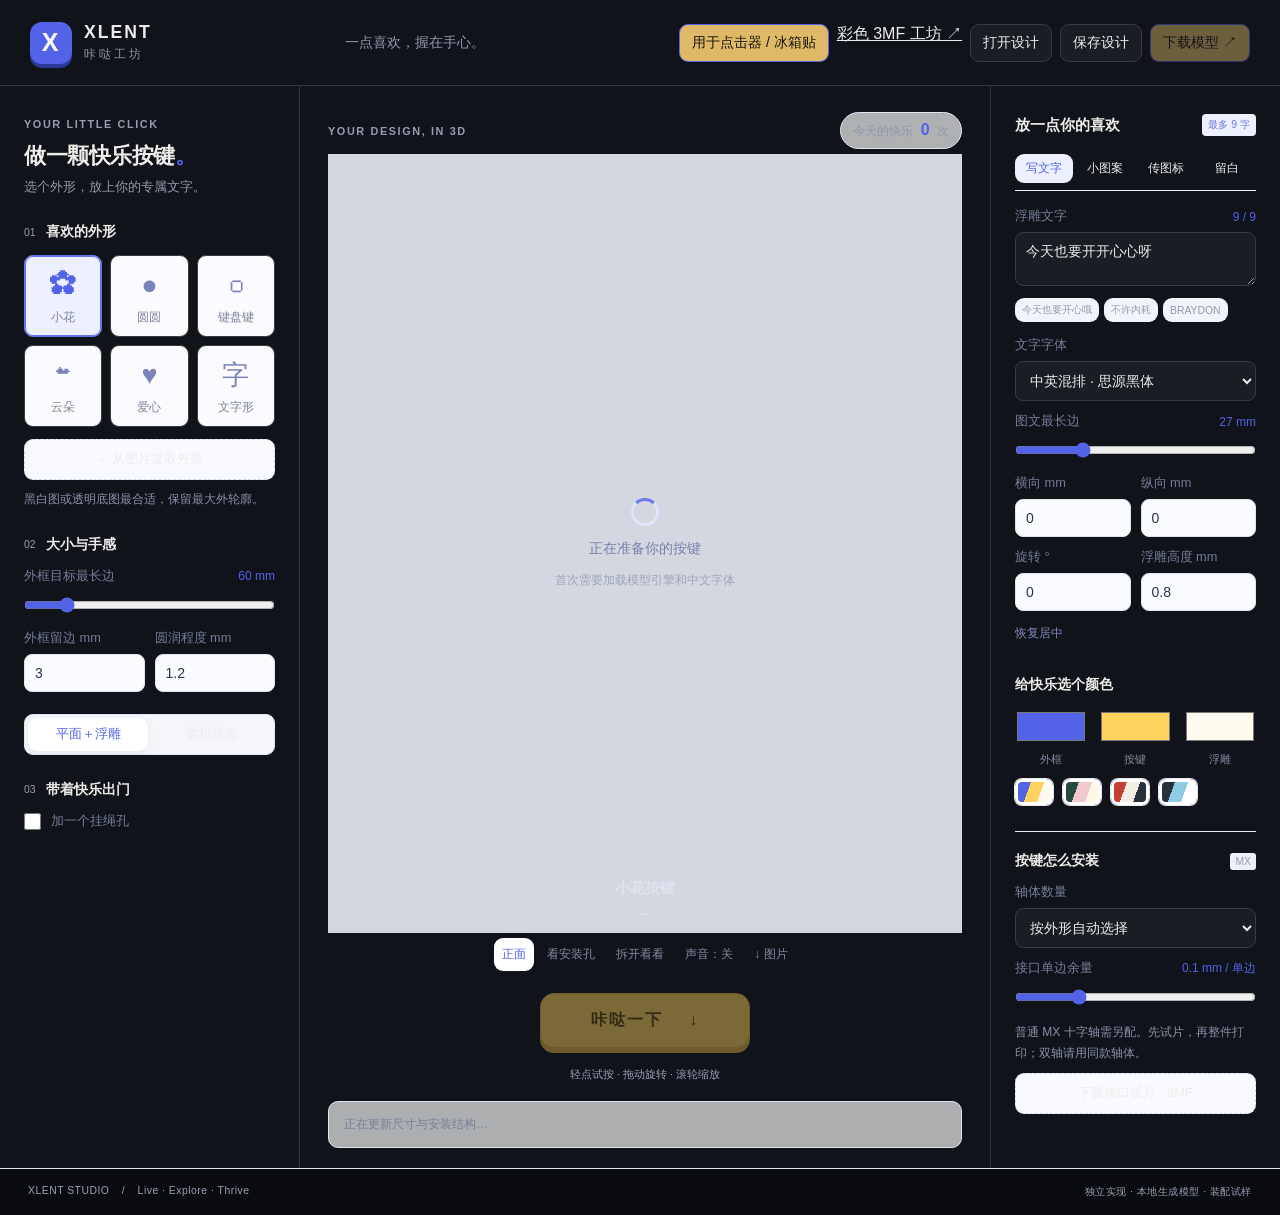
==== classic.html @ 497e38b6 "Update 咔哒工坊：点击器 + 冰箱贴整合版" ====
<!doctype html><html lang="zh-CN"><head><meta charset="utf-8"><meta name="viewport" content="width=device-width,initial-scale=1"><title>XLENT · 咔哒工坊</title><meta name="description" content="把喜欢的文字与图案做成解压按键，支持最多九个字，下载可编辑源码与 3D 打印模型。"><link rel="icon" href="data:image/svg+xml,%3Csvg xmlns='http://www.w3.org/2000/svg' viewBox='0 0 32 32'%3E%3Crect x='3' y='6' width='26' height='23' rx='8' fill='%235263e8'/%3E%3Crect x='6' y='2' width='20' height='21' rx='7' fill='%23ffd25e'/%3E%3C/svg%3E"><link rel="stylesheet" href="./style.css?v=holiday2"><style>body{background:#090b0f;color:#edece8}header,.left,.right,.stage,section,dialog{background:#101319;color:#edece8;border-color:#34333a}input,select,textarea,button{background:#191d24;color:#edece8;border-color:#393942}.primary{background:#dfb968;color:#19140c}a{color:#dfb968}.viewer{background:#121923}@media(max-width:1000px){header nav{flex-wrap:wrap}}</style></head><body><header><a class="brand" href="./"><span class="logo">X</span><span>XLENT <small>咔哒工坊</small></span></a><span class="header-tag">一点喜欢，握在手心。</span><nav><button class="primary" id="transfer-art">用于点击器 / 冰箱贴</button><a href="./index.html" style="color:inherit">彩色 3MF 工坊 ↗</a><button id="openDesign">打开设计</button><button id="saveDesign">保存设计</button><button class="primary" id="exportTop" disabled>下载模型 ↗</button></nav></header>
<main><aside class="left"><div class="intro"><span class="eyebrow">YOUR LITTLE CLICK</span><h1>做一颗快乐按键<span>。</span></h1><p>选个外形，放上你的专属文字。</p></div><section><h2><span>01</span> 喜欢的外形</h2><div class="shape-grid" id="shapes"><button data-shape="flower">✿<small>小花</small></button><button data-shape="round">●<small>圆圆</small></button><button data-shape="square">▢<small>键盘键</small></button><button data-shape="cloud">☁<small>云朵</small></button><button data-shape="heart">♥<small>爱心</small></button><button data-shape="text">字<small>文字形</small></button></div><div id="shapeTextPanel" hidden><label>文字形按键 <span id="shapeCount">0 / 9</span><input id="shapeText" type="text" placeholder="最多 9 个字" autocomplete="off"></label><label>排版<select id="rows"><option value="1">一行</option><option value="2">两行</option><option value="3">三行</option></select></label><p class="hint">文字会带有连接底衬，做成一整颗键帽。长文字建议分行。</p></div><button id="uploadShape" class="upload-btn">＋ 从图片提取外形</button><p class="hint">黑白图或透明底图最合适，保留最大外轮廓。</p></section>
<section><h2><span>02</span> 大小与手感</h2><label>外框目标最长边 <output id="sizeValue"></output><input id="size" type="range" min="28" max="240" step="1"></label><div class="row"><label>外框留边 mm<input id="rim" type="number" min="2" max="7" step="0.2"></label><label>圆润程度 mm<input id="round" type="number" min="0" max="4" step="0.2"></label></div><div class="segmented"><button data-surface="flat">平面＋浮雕</button><button data-surface="puffy">柔和鼓面</button></div><div id="puffyPanel" hidden><label>鼓起高度 <output id="puffValue"></output><input id="puff" type="range" min="1" max="8" step="0.5"></label><button id="uploadDepth" class="upload-btn">导入灰度深度图</button><button id="clearDepth" class="text-btn" hidden>恢复自动鼓面</button><p class="hint">深度图白色高、黑色低；图片会铺满键帽范围。</p></div></section>
<section><h2><span>03</span> 带着快乐出门</h2><label class="check"><input id="hanging" type="checkbox"> 加一个挂绳孔</label><div id="hangerPanel" class="row" hidden><label>位置<select id="side"><option value="right">右侧</option><option value="left">左侧</option></select></label><label>孔径 mm<input id="hole" type="number" min="3" max="8" step="0.5"></label></div></section></aside>
<section class="stage"><div class="stage-head"><span class="eyebrow">YOUR DESIGN, IN 3D</span><div class="counter">今天的快乐 <strong id="count">0</strong> 次</div></div><div class="viewer" id="viewer"><canvas id="canvas" aria-label="解压按键 3D 预览，可拖动旋转"></canvas><div class="loading" id="loading"><span class="spinner"></span><strong>正在准备你的按键</strong><small>首次需要加载模型引擎和中文字体</small></div><div id="fallback" hidden></div><div class="preview-label"><span id="modelLabel">小花按键</span><span id="dimensions">—</span></div></div><div class="view-tools"><button id="front" class="active">正面</button><button id="under">看安装孔</button><button id="explode">拆开看看</button><button id="sound">声音：关</button><button id="saveImage" title="保存预览图片" aria-label="保存预览图片">↓ 图片</button></div><div class="press-area"><button id="press" class="press-button" disabled>咔哒一下 <span>↓</span></button><p>轻点试按 · 拖动旋转 · 滚轮缩放</p></div><div id="modelStatus" class="model-status" role="status">正在计算模型…</div><button id="autoFit" class="upload-btn" hidden>尝试放大到可安装尺寸</button></section>
<aside class="right"><section><div class="section-heading"><h2>放一点你的喜欢</h2><span class="nine-badge">最多 9 字</span></div><div class="content-tabs"><button data-content="text">写文字</button><button data-content="motif">小图案</button><button data-content="image">传图标</button><button data-content="none">留白</button></div><div id="textPanel"><label>浮雕文字 <span id="textCount">0 / 9</span><textarea id="text" rows="2" placeholder="写下最多 9 个字"></textarea></label><div class="phrases"><button data-text="今天也要开心哦">今天也要开心哦</button><button data-text="不许内耗">不许内耗</button><button data-text="BRAYDON">BRAYDON</button></div></div><div id="motifPanel" class="motif-grid" hidden><button data-motif="heart">♥ 爱心</button><button data-motif="star">★ 星星</button><button data-motif="puck">球杆＋冰球</button><button data-motif="circle">● 圆点</button></div><div id="iconPanel" hidden><button id="uploadIcon" class="upload-btn">＋ 上传 PNG / JPG / WebP</button><p class="hint">在本机转为单色浮雕，不上传图片，不调用 AI。</p></div><p id="surfaceNote" class="hint" hidden></p><label>文字字体<select id="font"><option value="noto">中英混排 · 思源黑体</option><option value="bold">英文数字 · 粗黑体</option><option value="chewy">可爱泡泡 · Chewy（英文）</option><option value="christmas">圣诞童趣 · Mountains of Christmas（英文）</option><option value="creepster">万圣节 · Creepster（英文）</option><option value="pacifico">圣诞 / 情人节 · Pacifico（英文花体）</option><option value="zhimang">节日手写 · 志莽行书（中英）</option><option value="mashan">可爱毛笔 · 马善政（中英）</option></select></label><div id="reliefControls"><label>图文最长边 <output id="artSizeValue"></output><input id="artSize" type="range" min="4" max="90" step="1"></label><div class="row"><label>横向 mm<input id="artX" type="number" min="-120" max="120" step="1"></label><label>纵向 mm<input id="artY" type="number" min="-120" max="120" step="1"></label></div><div class="row"><label>旋转 °<input id="artRotation" type="number" min="-180" max="180" step="5"></label><label>浮雕高度 mm<input id="reliefHeight" type="number" min="0.4" max="2" step="0.2"></label></div><button id="centerArt" class="text-btn">恢复居中</button></div></section>
<section><h2>给快乐选个颜色</h2><div class="colors"><label><input id="baseColor" type="color"><span>外框</span></label><label><input id="capColor" type="color"><span>按键</span></label><label><input id="reliefColor" type="color"><span>浮雕</span></label></div><div class="palettes"><button data-colors="#5263e8,#ffd25e,#fffaf0" style="--a:#5263e8;--b:#ffd25e;--c:#fffaf0" aria-label="蓝黄配色"></button><button data-colors="#264b3e,#f4c7cf,#fff8e4" style="--a:#264b3e;--b:#f4c7cf;--c:#fff8e4" aria-label="绿粉配色"></button><button data-colors="#c74035,#f2eee4,#27313c" style="--a:#c74035;--b:#f2eee4;--c:#27313c" aria-label="红白配色"></button><button data-colors="#27313c,#8dcce4,#ffffff" style="--a:#27313c;--b:#8dcce4;--c:#ffffff" aria-label="黑蓝配色"></button></div></section>
<section class="assembly"><h2>按键怎么安装 <span>MX</span></h2><label>轴体数量<select id="switches"><option value="auto">按外形自动选择</option><option value="1">1 个轴体</option><option value="2">2 个轴体</option></select></label><label>接口单边余量 <output id="toleranceValue"></output><input id="tolerance" type="range" min="0" max="0.4" step="0.05"></label><p class="hint">普通 MX 十字轴需另配。先试片，再整件打印；双轴请用同款轴体。</p><button id="coupon" class="upload-btn">下载接口试片 · 3MF</button></section></aside></main>
<footer><span>XLENT STUDIO <i>/</i> Live · Explore · Thrive</span><span>独立实现 · 本地生成模型 · 装配试样</span></footer>
<dialog id="exportDialog"><div class="dialog-top"><div><span class="eyebrow">MAKE IT REAL</span><h2>让快乐落到手心</h2></div><button id="closeExport" class="close" aria-label="关闭">×</button></div><p id="exportInfo"></p><button id="download3mf" class="download primary"><strong>下载 3MF 模型</strong><small>底座与键帽分开，浮雕保留位置和颜色</small></button><button id="downloadSTL" class="download"><strong>下载分件 STL · ZIP</strong><small>底座、键帽、浮雕分别导出</small></button><div class="note"><strong>打印前请先看这里</strong><p>这是通用模型，不含 Bambu 打印机或支撑预设。底座内部空腔和键帽背面凹槽需要自行选择打印方向与支撑，并检查十字盲孔能否清理。</p><p>模型包含 MX 方孔与十字接口，但尚未验证实物装配、回弹或双轴同步。先用接口试片测试松紧，再打印完整作品。</p></div></dialog>
<dialog id="imageDialog"><div class="dialog-top"><h2 id="imageTitle">从图片提取图案</h2><button id="closeImage" class="close" aria-label="关闭">×</button></div><div class="image-previews"><img id="originalImage" alt="上传的原图"><canvas id="thresholdPreview" width="160" height="160" aria-label="识别后的黑白图"></canvas></div><label>识别阈值 <output id="thresholdValue">180</output><input id="threshold" type="range" min="20" max="245" value="180"></label><label class="check"><input id="invert" type="checkbox"> 反转黑白</label><p class="hint">深色区域会成为实体。图片仅在你的浏览器中处理；照片需先手动调到清晰轮廓。</p><button id="applyImage" class="primary">使用这个图案</button></dialog><input id="fileImage" type="file" accept="image/png,image/jpeg,image/webp" hidden><input id="fileDesign" type="file" accept=".json" hidden><div id="downloadReady" class="download-ready" hidden role="status"><strong>文件已生成</strong><a id="saveFile" download>点击保存文件</a><small>没有自动下载？点击上方链接；手机也可长按链接保存。</small><button id="dismissDownload" type="button">收起</button></div><div id="toast" role="status" hidden></div><script type="module" src="./app.js?v=holiday2"></script></body></html>
---- style.css ----
*{box-sizing:border-box}html{font-size:16px}body{margin:0;background:#f7f8fc;color:#222a43;font-family:Inter,-apple-system,BlinkMacSystemFont,'Segoe UI','PingFang SC','Microsoft YaHei',sans-serif}button,input,select,textarea{font:inherit}button{border:1px solid #e0e3ee;background:#fff;color:inherit;border-radius:9px;padding:9px 12px;cursor:pointer;font-size:.875rem;transition:background .15s,transform .15s}button:hover{background:#f0f1fd}button:active{transform:translateY(1px)}button:disabled{opacity:.45;cursor:wait}button:focus-visible,input:focus-visible,select:focus-visible,textarea:focus-visible{outline:3px solid #8a94f0;outline-offset:3px}[hidden]{display:none!important}header{height:86px;display:flex;align-items:center;justify-content:space-between;padding:0 30px;gap:20px;background:#fff;border-bottom:1px solid #e6e8f0}.brand{display:flex;align-items:center;gap:12px;text-decoration:none;color:inherit;font-size:1.1rem;font-weight:750;letter-spacing:2px}.logo{display:grid;place-content:center;width:42px;height:42px;background:#5263e8;color:#fff;border-radius:12px;box-shadow:0 4px 0 #293995;font-size:25px}.brand small{font-size:.75rem;display:block;letter-spacing:3px;font-weight:500;margin-top:3px;color:#9096aa}.header-tag{font-size:.875rem;color:#9198ac}nav{display:flex;gap:8px}.primary{background:#5263e8;color:#fff;border-color:#5263e8}.primary:hover{background:#3f50cf}main{display:grid;grid-template-columns:300px minmax(360px,1fr) 290px;max-width:1800px;margin:auto;min-height:calc(100vh - 133px)}aside{padding:28px 24px;background:#fff}.left{border-right:1px solid #e6e8f0}.right{border-left:1px solid #e6e8f0}.intro{margin-bottom:27px}.eyebrow{font-size:.68rem;font-weight:650;letter-spacing:1.6px;color:#979db0}h1{font-size:1.35rem;margin:9px 0;letter-spacing:-.5px}h1 span{color:#5263e8}.intro p{font-size:.8rem;color:#9399aa;margin:0}aside section{margin-bottom:26px}h2{font-size:.875rem;margin:0 0 14px;display:flex;align-items:center;gap:10px}h2>span{font-size:.65rem;color:#969bb0;font-weight:500}.shape-grid{display:grid;grid-template-columns:repeat(3,1fr);gap:8px;margin-bottom:12px}.shape-grid button{font-size:1.7rem;padding:10px 6px;color:#7b84ba;background:#fafaff;line-height:1.4}.shape-grid small{display:block;font-size:.75rem;color:#7d849a;margin-top:5px}button.selected,.shape-grid button.selected{background:#edf0ff;border-color:#6474eb;color:#5263e8;box-shadow:inset 0 0 0 1px #6474eb}.upload-btn{width:100%;background:#f9faff;border:1px dashed #d3d8ef;font-size:.8rem;padding:11px}.hint{font-size:.75rem;color:#8a91a8;line-height:1.75;margin:9px 0}label{display:flex;flex-wrap:wrap;gap:7px;align-items:center;font-size:.8rem;color:#747d98;margin-bottom:12px}label>span,label>output{margin-left:auto;font-size:.75rem;color:#5263e8}input[type=text],input[type=number],select,textarea{width:100%;border:1px solid #e0e4ee;border-radius:8px;background:#fafbfe;color:#29334e;padding:10px;font-size:.875rem;min-width:0}textarea{resize:vertical}input[type=range]{width:100%;accent-color:#5263e8;margin:4px 0;cursor:pointer;height:18px}input[type=checkbox]{accent-color:#5263e8;width:17px;height:17px;margin:0}.row{display:flex;gap:10px}.row label{flex:1;min-width:0}.segmented{display:flex;border:1px solid #e4e7f3;border-radius:9px;padding:3px;gap:3px;background:#f5f6fc;margin:10px 0}.segmented button{flex:1;background:none;border:0;padding:8px 4px;font-size:.8rem}.segmented button.selected{background:white;color:#5263e8;box-shadow:0 2px 7px #2f418815}.check{display:flex;gap:10px;align-items:center;cursor:pointer}.stage{display:flex;flex-direction:column;padding:26px 28px 20px;background:radial-gradient(ellipse at 50% 25%,#fbfcff 10%,#eef1fb 90%);min-width:0}.stage-head{display:flex;align-items:center;justify-content:space-between;gap:10px}.counter{font-size:.75rem;color:#9097ad;background:#ffffffaa;border:1px solid #e1e5f2;padding:8px 12px;border-radius:30px}.counter strong{font-size:1rem;color:#5263e8;margin:0 4px}.viewer{position:relative;min-height:420px;flex:1;margin:5px 0}#canvas{display:block;position:absolute;inset:0;width:100%;height:100%;touch-action:none}.preview-label{position:absolute;bottom:14px;left:50%;transform:translateX(-50%);display:flex;flex-direction:column;gap:8px;text-align:center;pointer-events:none;white-space:nowrap}#modelLabel{font-size:.95rem;font-weight:600;color:#657090}#dimensions{font-size:.7rem;letter-spacing:.5px;color:#98a0b7}.view-tools{display:flex;justify-content:center;gap:5px;flex-wrap:wrap}.view-tools button{border:0;background:transparent;color:#8189a0;font-size:.75rem;padding:8px}.view-tools button.active{background:#fff;box-shadow:0 2px 7px #3745750a;color:#5263e8}.press-area{text-align:center;padding:22px 0 8px}.press-button{width:210px;max-width:90%;background:#ffd25e;color:#614814;border:1px solid #dfb243;box-shadow:0 5px 0 #deb442;border-radius:14px;padding:16px;font-size:1rem;font-weight:650;letter-spacing:2px}.press-button:hover{background:#ffdc7b}.press-button:active{transform:translateY(4px);box-shadow:0 1px 0 #deb442}.press-button span{margin-left:20px}.press-area p{font-size:.7rem;color:#9aa0b7;margin-top:19px}.model-status{background:#ffffffa8;border:1px solid #e0e5f0;padding:12px 15px;border-radius:10px;font-size:.75rem;line-height:1.75;color:#768099}.model-status.error{background:#fff0e9;color:#a36139;border-color:#f2d5c4}.section-heading{display:flex;align-items:center;justify-content:space-between;margin-bottom:18px;gap:5px}.section-heading h2{margin:0;font-size:.95rem}.nine-badge{font-size:.65rem;background:#edf0ff;color:#6978d9;border-radius:4px;padding:4px 6px;white-space:nowrap}.content-tabs{display:flex;gap:3px;border-bottom:1px solid #eceef5;margin-bottom:17px;padding-bottom:7px}.content-tabs button{border:0;background:none;font-size:.75rem;padding:6px 8px;flex:1;white-space:nowrap}.content-tabs button.selected{background:#edf0ff;box-shadow:none}.phrases{display:flex;gap:5px;flex-wrap:wrap;margin-bottom:15px}.phrases button{font-size:.65rem;padding:5px 7px;border:0;background:#f2f4fa;color:#9299b0}.motif-grid{display:grid;grid-template-columns:1fr 1fr;gap:8px;margin-bottom:12px}.motif-grid button{font-size:.8rem;padding:10px 4px}.text-btn{border:0;background:none;color:#7e88ba;font-size:.75rem;padding:2px 0 8px}.colors{display:flex;gap:12px}.colors label{flex:1;display:flex;flex-direction:column;gap:7px}.colors input{height:37px;width:100%;padding:0;border:0;background:none;cursor:pointer}.colors label span{margin:0;font-size:.7rem;color:#858da4}.palettes{display:flex;gap:10px}.palettes button{height:26px;width:38px;border:3px solid white;box-shadow:0 0 0 1px #e5e7f1;background:linear-gradient(110deg,var(--a) 33%,var(--b) 33%,var(--b) 67%,var(--c) 67%);border-radius:7px;padding:0}.assembly{border-top:1px solid #e6e9f2;padding-top:20px}.assembly h2 span{margin-left:auto;background:#eef0f8;border-radius:3px;padding:3px 5px}footer{display:flex;justify-content:space-between;padding:16px 28px;border-top:1px solid #e2e5ef;font-size:.65rem;letter-spacing:.5px;color:#9ba1b3}footer i{font-style:normal;padding:0 9px}.loading{position:absolute;inset:0;display:flex;align-items:center;justify-content:center;flex-direction:column;gap:14px;background:#f3f5fddd;z-index:2}.loading strong{font-size:.875rem;font-weight:500;color:#7783ad}.loading small{font-size:.75rem;color:#9da5bc}.spinner{width:28px;height:28px;border:3px solid #e0e5fb;border-top-color:#6979ee;border-radius:50%;animation:spin 1s infinite linear}@keyframes spin{to{transform:rotate(360deg)}}dialog{width:calc(100% - 32px);max-width:520px;padding:28px;border:1px solid #e1e5f2;border-radius:18px;color:#29344d;box-shadow:0 24px 90px #25347125}dialog::backdrop{background:#18224155;backdrop-filter:blur(4px)}.dialog-top{display:flex;justify-content:space-between;align-items:center;margin-bottom:15px}.dialog-top h2{font-size:1.3rem;margin:8px 0}.close{font-size:1.4rem;padding:2px 10px}.download{display:block;width:100%;padding:16px;text-align:left;margin:12px 0}.download strong{display:block;font-size:1rem}.download small{display:block;margin-top:6px;opacity:.7;font-size:.75rem}.note{background:#f5f6fc;padding:15px;border-radius:9px;margin-top:18px;font-size:.8rem;line-height:1.8}.note p{font-size:.75rem;color:#8590a7}#exportInfo{font-size:.875rem;color:#8691aa}.image-previews{display:flex;gap:12px;margin-bottom:18px}.image-previews img,.image-previews canvas{width:calc(50% - 6px);height:170px;object-fit:contain;border:1px solid #e1e5f2;border-radius:8px;background:#fff}#toast{position:fixed;bottom:28px;left:50%;transform:translateX(-50%);background:#252f4e;color:#fff;padding:13px 22px;border-radius:10px;font-size:.875rem;z-index:9;max-width:90%;box-shadow:0 5px 30px #14234d30}#fallback{position:absolute;inset:30px 15px;display:flex;align-items:center;justify-content:center}#fallback svg{width:80%;height:80%}
@media(min-width:1450px){main{grid-template-columns:320px minmax(360px,1fr) 310px}.viewer{min-height:540px}aside{padding:30px}.stage{padding:30px 40px}}@media(max-width:1100px){main{grid-template-columns:280px minmax(320px,1fr)}.right{grid-column:1/-1;display:grid;grid-template-columns:1fr 1fr 1fr;gap:24px;border-top:1px solid #e4e7f1}.assembly{border:0;padding:0}.header-tag{display:none}.stage{padding:22px 18px}.stage-head{flex-wrap:wrap}}@media(max-width:650px){header{height:auto;min-height:80px;flex-wrap:wrap;padding:15px;gap:14px}nav{gap:5px;margin-left:auto}nav button{font-size:.75rem;padding:8px}.brand{font-size:.9rem}.logo{width:35px;height:35px}main{display:flex;flex-direction:column}.stage{order:0;min-height:590px;padding:18px}.viewer{min-height:330px}.left{order:1;border-top:1px solid #e4e7f1;display:grid;grid-template-columns:1fr 1fr;gap:20px;padding:23px}.intro{grid-column:1/-1;margin:0}.left section{margin:0}.left section:last-child{grid-column:1/-1}.right{order:2;display:flex;flex-direction:column;padding:23px;gap:8px}.shape-grid{gap:5px}.shape-grid button{padding:6px 3px;font-size:1.4rem}.shape-grid small{font-size:.65rem}.row{gap:6px}label{font-size:.75rem}.segmented{flex-direction:column}footer{flex-direction:column;gap:8px}.view-tools{gap:2px}.press-area{padding:16px 0 4px}.viewer .preview-label{bottom:4px}}

.theme-title{grid-column:1/-1;text-align:left;font-size:12px;font-weight:700;color:#72768c;margin-top:10px}.motif-grid button{display:flex;align-items:center;gap:7px;font-size:12px}.motif-grid svg{width:28px;height:30px;flex-shrink:0}.download-ready{padding:16px;background:#edf5e9;border:1px solid #a7c89a;border-radius:12px;margin:12px 0;display:grid;gap:10px;overflow-wrap:anywhere}.download-ready[hidden]{display:none}.download-ready a{color:#204823;font-weight:700;text-decoration:underline;padding:12px;background:white;border-radius:8px}.download-ready.floating{position:fixed;bottom:20px;right:20px;max-width:min(420px,calc(100vw - 40px));z-index:1000;box-shadow:0 5px 40px #0003}.download-ready small{line-height:1.5}
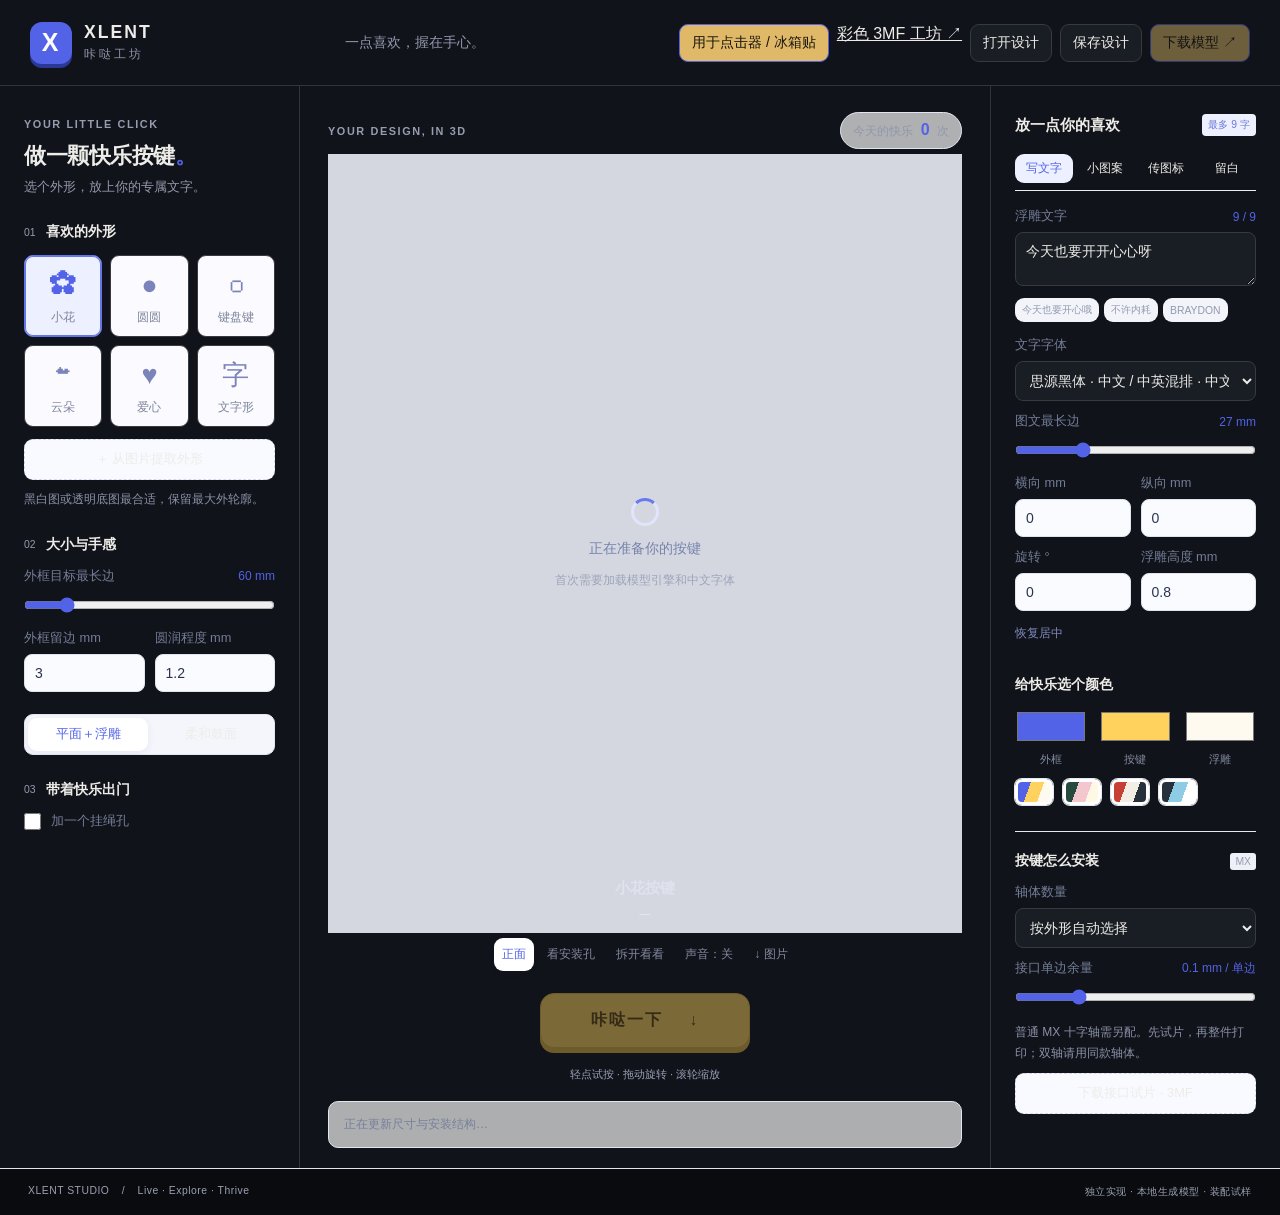
==== commit 6cb0678d: "Update 咔哒工坊：25 种字体 + 最外圈边框开关" ====
--- a/classic.html
+++ b/classic.html
@@ -3,7 +3,7 @@
 <section><h2><span>02</span> 大小与手感</h2><label>外框目标最长边 <output id="sizeValue"></output><input id="size" type="range" min="28" max="240" step="1"></label><div class="row"><label>外框留边 mm<input id="rim" type="number" min="2" max="7" step="0.2"></label><label>圆润程度 mm<input id="round" type="number" min="0" max="4" step="0.2"></label></div><div class="segmented"><button data-surface="flat">平面＋浮雕</button><button data-surface="puffy">柔和鼓面</button></div><div id="puffyPanel" hidden><label>鼓起高度 <output id="puffValue"></output><input id="puff" type="range" min="1" max="8" step="0.5"></label><button id="uploadDepth" class="upload-btn">导入灰度深度图</button><button id="clearDepth" class="text-btn" hidden>恢复自动鼓面</button><p class="hint">深度图白色高、黑色低；图片会铺满键帽范围。</p></div></section>
 <section><h2><span>03</span> 带着快乐出门</h2><label class="check"><input id="hanging" type="checkbox"> 加一个挂绳孔</label><div id="hangerPanel" class="row" hidden><label>位置<select id="side"><option value="right">右侧</option><option value="left">左侧</option></select></label><label>孔径 mm<input id="hole" type="number" min="3" max="8" step="0.5"></label></div></section></aside>
 <section class="stage"><div class="stage-head"><span class="eyebrow">YOUR DESIGN, IN 3D</span><div class="counter">今天的快乐 <strong id="count">0</strong> 次</div></div><div class="viewer" id="viewer"><canvas id="canvas" aria-label="解压按键 3D 预览，可拖动旋转"></canvas><div class="loading" id="loading"><span class="spinner"></span><strong>正在准备你的按键</strong><small>首次需要加载模型引擎和中文字体</small></div><div id="fallback" hidden></div><div class="preview-label"><span id="modelLabel">小花按键</span><span id="dimensions">—</span></div></div><div class="view-tools"><button id="front" class="active">正面</button><button id="under">看安装孔</button><button id="explode">拆开看看</button><button id="sound">声音：关</button><button id="saveImage" title="保存预览图片" aria-label="保存预览图片">↓ 图片</button></div><div class="press-area"><button id="press" class="press-button" disabled>咔哒一下 <span>↓</span></button><p>轻点试按 · 拖动旋转 · 滚轮缩放</p></div><div id="modelStatus" class="model-status" role="status">正在计算模型…</div><button id="autoFit" class="upload-btn" hidden>尝试放大到可安装尺寸</button></section>
-<aside class="right"><section><div class="section-heading"><h2>放一点你的喜欢</h2><span class="nine-badge">最多 9 字</span></div><div class="content-tabs"><button data-content="text">写文字</button><button data-content="motif">小图案</button><button data-content="image">传图标</button><button data-content="none">留白</button></div><div id="textPanel"><label>浮雕文字 <span id="textCount">0 / 9</span><textarea id="text" rows="2" placeholder="写下最多 9 个字"></textarea></label><div class="phrases"><button data-text="今天也要开心哦">今天也要开心哦</button><button data-text="不许内耗">不许内耗</button><button data-text="BRAYDON">BRAYDON</button></div></div><div id="motifPanel" class="motif-grid" hidden><button data-motif="heart">♥ 爱心</button><button data-motif="star">★ 星星</button><button data-motif="puck">球杆＋冰球</button><button data-motif="circle">● 圆点</button></div><div id="iconPanel" hidden><button id="uploadIcon" class="upload-btn">＋ 上传 PNG / JPG / WebP</button><p class="hint">在本机转为单色浮雕，不上传图片，不调用 AI。</p></div><p id="surfaceNote" class="hint" hidden></p><label>文字字体<select id="font"><option value="noto">中英混排 · 思源黑体</option><option value="bold">英文数字 · 粗黑体</option><option value="chewy">可爱泡泡 · Chewy（英文）</option><option value="christmas">圣诞童趣 · Mountains of Christmas（英文）</option><option value="creepster">万圣节 · Creepster（英文）</option><option value="pacifico">圣诞 / 情人节 · Pacifico（英文花体）</option><option value="zhimang">节日手写 · 志莽行书（中英）</option><option value="mashan">可爱毛笔 · 马善政（中英）</option></select></label><div id="reliefControls"><label>图文最长边 <output id="artSizeValue"></output><input id="artSize" type="range" min="4" max="90" step="1"></label><div class="row"><label>横向 mm<input id="artX" type="number" min="-120" max="120" step="1"></label><label>纵向 mm<input id="artY" type="number" min="-120" max="120" step="1"></label></div><div class="row"><label>旋转 °<input id="artRotation" type="number" min="-180" max="180" step="5"></label><label>浮雕高度 mm<input id="reliefHeight" type="number" min="0.4" max="2" step="0.2"></label></div><button id="centerArt" class="text-btn">恢复居中</button></div></section>
+<aside class="right"><section><div class="section-heading"><h2>放一点你的喜欢</h2><span class="nine-badge">最多 9 字</span></div><div class="content-tabs"><button data-content="text">写文字</button><button data-content="motif">小图案</button><button data-content="image">传图标</button><button data-content="none">留白</button></div><div id="textPanel"><label>浮雕文字 <span id="textCount">0 / 9</span><textarea id="text" rows="2" placeholder="写下最多 9 个字"></textarea></label><div class="phrases"><button data-text="今天也要开心哦">今天也要开心哦</button><button data-text="不许内耗">不许内耗</button><button data-text="BRAYDON">BRAYDON</button></div></div><div id="motifPanel" class="motif-grid" hidden><button data-motif="heart">♥ 爱心</button><button data-motif="star">★ 星星</button><button data-motif="puck">球杆＋冰球</button><button data-motif="circle">● 圆点</button></div><div id="iconPanel" hidden><button id="uploadIcon" class="upload-btn">＋ 上传 PNG / JPG / WebP</button><p class="hint">在本机转为单色浮雕，不上传图片，不调用 AI。</p></div><p id="surfaceNote" class="hint" hidden></p><label>文字字体<select id="font"><optgroup label="基础字体"><option value="bold">圆厚黑体 · 英文数字</option></optgroup><optgroup label="中文字体"><option value="noto">思源黑体 · 中文 / 中英混排 · 中文</option><option value="zcoolkuaile">站酷快乐体 · 中文</option><option value="zcoolqingkehuangyou">站酷黄油体 · 中文</option><option value="zcoolxiaowei">站酷小薇体 · 中文</option><option value="mashan">毛笔楷书 · 中文</option><option value="zhimang">活泼行书 · 中文</option><option value="longcang">随性手写 · 中文</option><option value="liujianmaocao">自由草书 · 中文</option></optgroup><optgroup label="可爱卡通"><option value="chewy">软糖圆字 · 英文数字</option><option value="bubblegumsans">泡泡糖 · 英文数字</option><option value="luckiestguy">胖胖漫画 · 英文数字</option><option value="bangers">漫画标题 · 英文数字</option><option value="freckleface">俏皮涂鸦 · 英文数字</option><option value="ribeye">童话装饰 · 英文数字</option></optgroup><optgroup label="手写风"><option value="patrickhand">随手手写 · 英文数字</option><option value="schoolbell">校园涂鸦 · 英文数字</option><option value="shortstack">小朋友手写 · 英文数字</option><option value="pacifico">甜美连笔 · 英文数字</option><option value="sacramento">细线签名 · 英文数字</option><option value="amaticsc">瘦高手绘 · 英文数字</option></optgroup><optgroup label="复古与节日"><option value="lobster">复古招牌 · 英文数字</option><option value="christmas">圣诞童话 · 英文数字</option><option value="creepster">万圣节怪趣 · 英文数字</option><option value="anton">运动海报 · 英文数字</option></optgroup></select></label><div id="reliefControls"><label>图文最长边 <output id="artSizeValue"></output><input id="artSize" type="range" min="4" max="90" step="1"></label><div class="row"><label>横向 mm<input id="artX" type="number" min="-120" max="120" step="1"></label><label>纵向 mm<input id="artY" type="number" min="-120" max="120" step="1"></label></div><div class="row"><label>旋转 °<input id="artRotation" type="number" min="-180" max="180" step="5"></label><label>浮雕高度 mm<input id="reliefHeight" type="number" min="0.4" max="2" step="0.2"></label></div><button id="centerArt" class="text-btn">恢复居中</button></div></section>
 <section><h2>给快乐选个颜色</h2><div class="colors"><label><input id="baseColor" type="color"><span>外框</span></label><label><input id="capColor" type="color"><span>按键</span></label><label><input id="reliefColor" type="color"><span>浮雕</span></label></div><div class="palettes"><button data-colors="#5263e8,#ffd25e,#fffaf0" style="--a:#5263e8;--b:#ffd25e;--c:#fffaf0" aria-label="蓝黄配色"></button><button data-colors="#264b3e,#f4c7cf,#fff8e4" style="--a:#264b3e;--b:#f4c7cf;--c:#fff8e4" aria-label="绿粉配色"></button><button data-colors="#c74035,#f2eee4,#27313c" style="--a:#c74035;--b:#f2eee4;--c:#27313c" aria-label="红白配色"></button><button data-colors="#27313c,#8dcce4,#ffffff" style="--a:#27313c;--b:#8dcce4;--c:#ffffff" aria-label="黑蓝配色"></button></div></section>
 <section class="assembly"><h2>按键怎么安装 <span>MX</span></h2><label>轴体数量<select id="switches"><option value="auto">按外形自动选择</option><option value="1">1 个轴体</option><option value="2">2 个轴体</option></select></label><label>接口单边余量 <output id="toleranceValue"></output><input id="tolerance" type="range" min="0" max="0.4" step="0.05"></label><p class="hint">普通 MX 十字轴需另配。先试片，再整件打印；双轴请用同款轴体。</p><button id="coupon" class="upload-btn">下载接口试片 · 3MF</button></section></aside></main>
 <footer><span>XLENT STUDIO <i>/</i> Live · Explore · Thrive</span><span>独立实现 · 本地生成模型 · 装配试样</span></footer>
